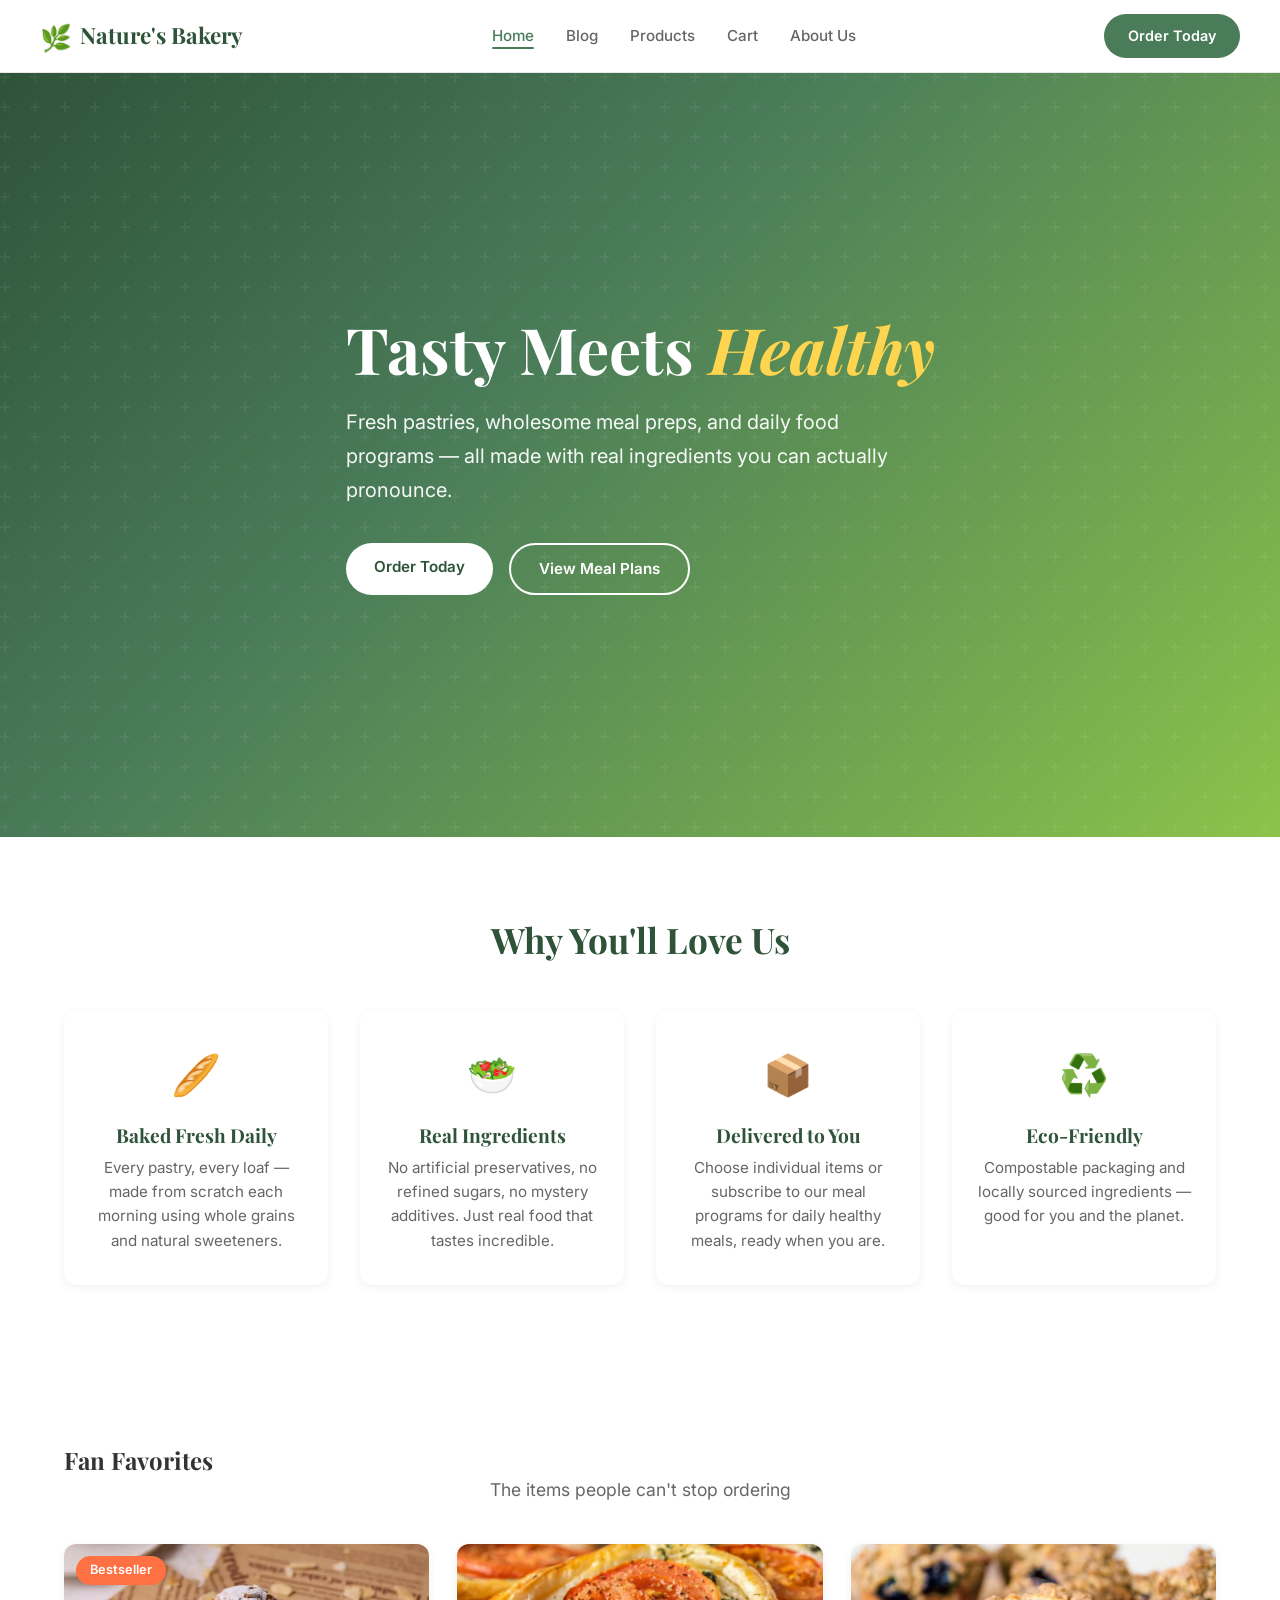
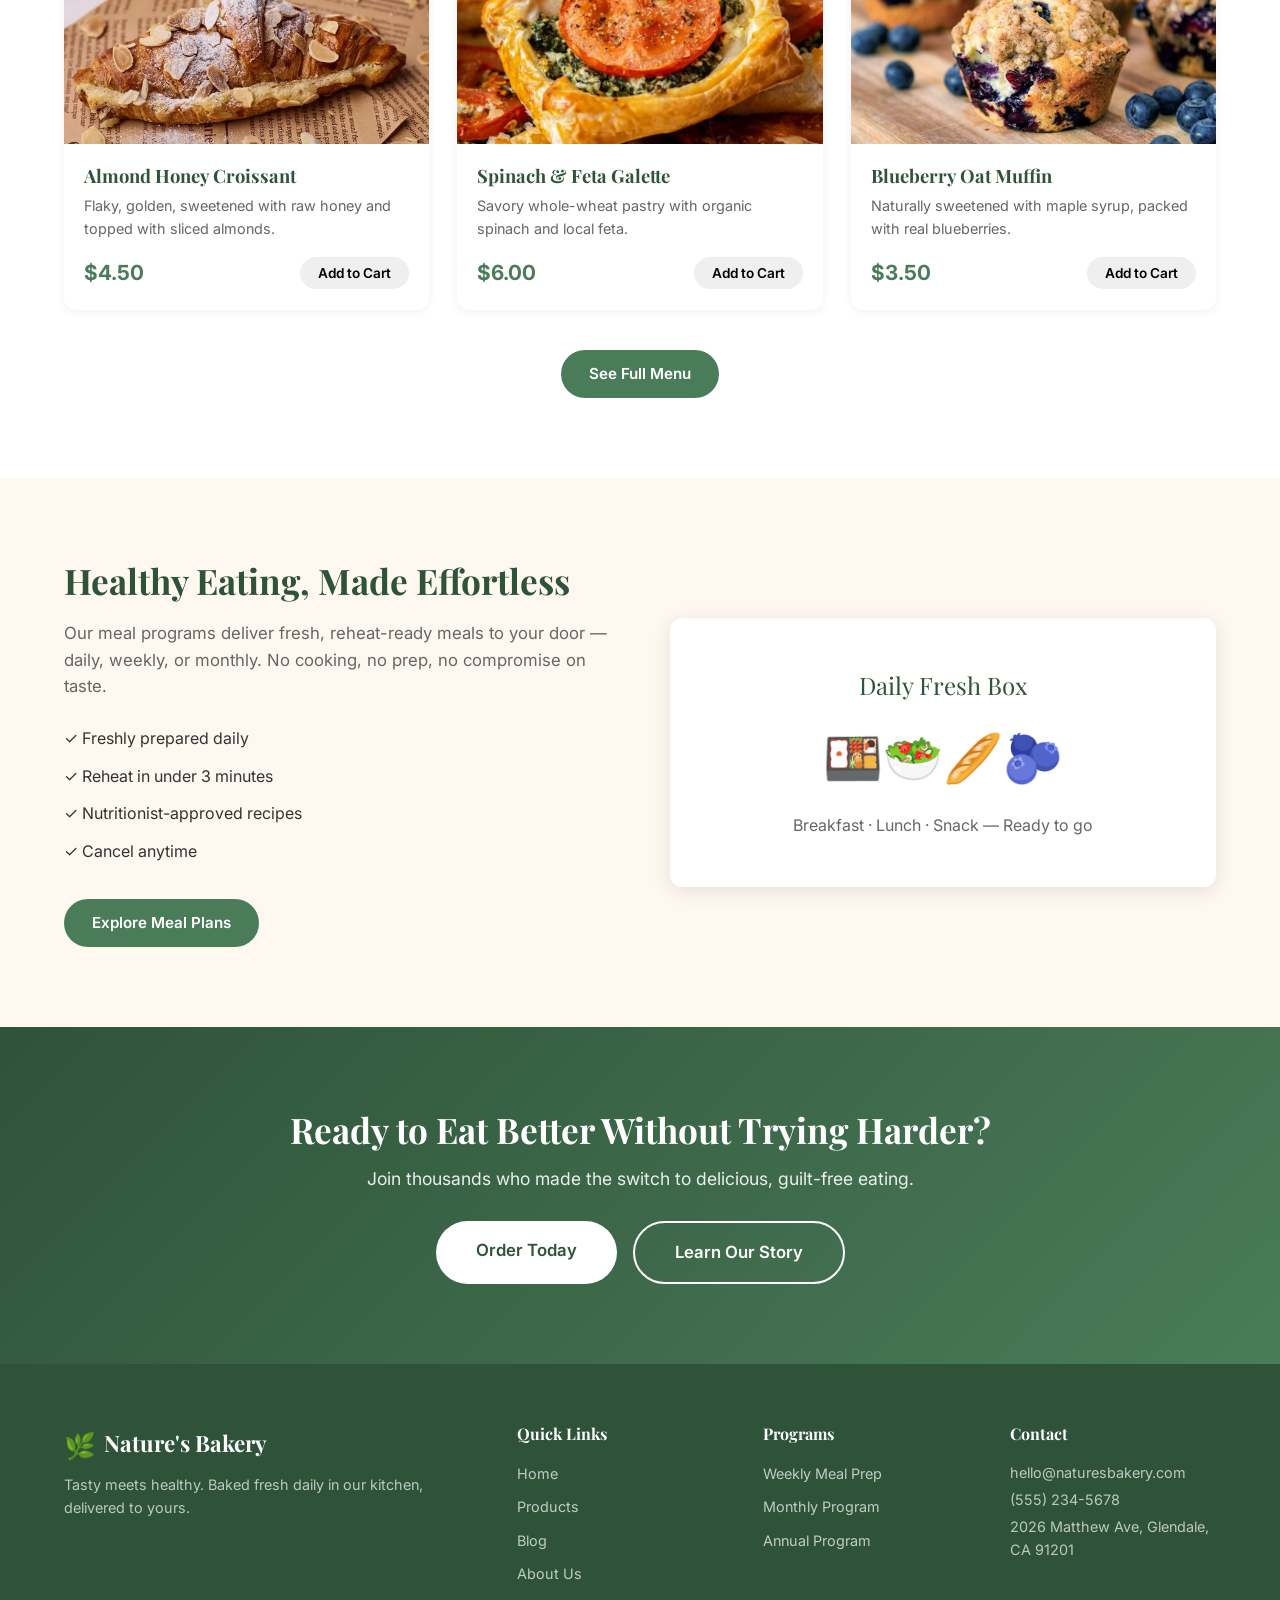
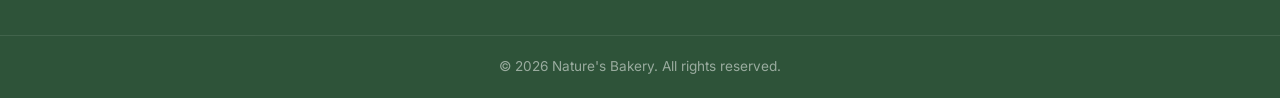
==== index.html @ 995135c5 "V3 rebuilt: V1 design + V2 product images and text" ====
<!DOCTYPE html>
<html lang="en">
<head>
    <meta charset="UTF-8">
    <meta name="viewport" content="width=device-width, initial-scale=1.0">
    <title>Nature's Bakery — Tasty Meets Healthy</title>
    <link rel="stylesheet" href="style.css">
    <link rel="preconnect" href="https://fonts.googleapis.com">
    <link href="https://fonts.googleapis.com/css2?family=Playfair+Display:wght@400;600;700&family=Inter:wght@300;400;500;600;700&display=swap" rel="stylesheet">
</head>
<body>
    <!-- NAVIGATION -->
    <nav class="navbar">
        <div class="nav-container">
            <a href="index.html" class="logo">
                <span class="logo-leaf">🌿</span>
                <span class="logo-text">Nature's Bakery</span>
            </a>
            <ul class="nav-links">
                <li><a href="index.html" class="active">Home</a></li>
                <li><a href="blog.html">Blog</a></li>
                <li><a href="products.html">Products</a></li>
                <li><a href="cart.html">Cart</a></li>
                <li><a href="about.html">About Us</a></li>
            </ul>
            <a href="products.html" class="nav-cta">Order Today</a>
        </div>
    </nav>

    <!-- HERO SECTION -->
    <section class="hero">
        <div class="hero-overlay"></div>
        <div class="hero-content">
            <h1>Tasty Meets <span class="highlight">Healthy</span></h1>
            <p>Fresh pastries, wholesome meal preps, and daily food programs — all made with real ingredients you can actually pronounce.</p>
            <div class="hero-buttons">
                <a href="products.html" class="btn btn-primary">Order Today</a>
                <a href="products.html#meal-plans" class="btn btn-secondary">View Meal Plans</a>
            </div>
        </div>
    </section>

    <!-- WHY US SECTION -->
    <section class="why-us">
        <div class="container">
            <h2>Why You'll Love Us</h2>
            <div class="features-grid">
                <div class="feature-card">
                    <div class="feature-icon">🥖</div>
                    <h3>Baked Fresh Daily</h3>
                    <p>Every pastry, every loaf — made from scratch each morning using whole grains and natural sweeteners.</p>
                </div>
                <div class="feature-card">
                    <div class="feature-icon">🥗</div>
                    <h3>Real Ingredients</h3>
                    <p>No artificial preservatives, no refined sugars, no mystery additives. Just real food that tastes incredible.</p>
                </div>
                <div class="feature-card">
                    <div class="feature-icon">📦</div>
                    <h3>Delivered to You</h3>
                    <p>Choose individual items or subscribe to our meal programs for daily healthy meals, ready when you are.</p>
                </div>
                <div class="feature-card">
                    <div class="feature-icon">♻️</div>
                    <h3>Eco-Friendly</h3>
                    <p>Compostable packaging and locally sourced ingredients — good for you and the planet.</p>
                </div>
            </div>
        </div>
    </section>

    <!-- POPULAR ITEMS (V2-style product cards with real images) -->
    <section class="popular">
        <div class="container">
            <h2>Fan Favorites</h2>
            <p class="section-subtitle">The items people can't stop ordering</p>
            <div class="products-grid">
                <div class="product-card">
                    <div class="product-img"><span class="badge">Bestseller</span><img src="images/croissant.jpg" alt="Almond Honey Croissant"></div>
                    <div class="product-info">
                        <h3>Almond Honey Croissant</h3>
                        <p>Flaky, golden, sweetened with raw honey and topped with sliced almonds.</p>
                        <div class="product-price-row">
                            <span class="product-price">$4.50</span>
                            <button class="btn btn-small" onclick="addToCart('Almond Honey Croissant', 4.50)">Add to Cart</button>
                        </div>
                    </div>
                </div>
                <div class="product-card">
                    <div class="product-img"><img src="images/galette.jpg" alt="Spinach & Feta Galette"></div>
                    <div class="product-info">
                        <h3>Spinach & Feta Galette</h3>
                        <p>Savory whole-wheat pastry with organic spinach and local feta.</p>
                        <div class="product-price-row">
                            <span class="product-price">$6.00</span>
                            <button class="btn btn-small" onclick="addToCart('Spinach & Feta Galette', 6.00)">Add to Cart</button>
                        </div>
                    </div>
                </div>
                <div class="product-card">
                    <div class="product-img"><img src="images/muffin.jpg" alt="Blueberry Oat Muffin"></div>
                    <div class="product-info">
                        <h3>Blueberry Oat Muffin</h3>
                        <p>Naturally sweetened with maple syrup, packed with real blueberries.</p>
                        <div class="product-price-row">
                            <span class="product-price">$3.50</span>
                            <button class="btn btn-small" onclick="addToCart('Blueberry Oat Muffin', 3.50)">Add to Cart</button>
                        </div>
                    </div>
                </div>
            </div>
            <div class="center-link">
                <a href="products.html" class="btn btn-primary">See Full Menu</a>
            </div>
        </div>
    </section>

    <!-- MEAL PROGRAM PREVIEW -->
    <section class="meal-program">
        <div class="container">
            <div class="meal-program-content">
                <h2>Healthy Eating, Made Effortless</h2>
                <p>Our meal programs deliver fresh, reheat-ready meals to your door — daily, weekly, or monthly. No cooking, no prep, no compromise on taste.</p>
                <ul class="checklist">
                    <li>✓ Freshly prepared daily</li>
                    <li>✓ Reheat in under 3 minutes</li>
                    <li>✓ Nutritionist-approved recipes</li>
                    <li>✓ Cancel anytime</li>
                </ul>
                <a href="products.html#meal-plans" class="btn btn-primary">Explore Meal Plans</a>
            </div>
            <div class="meal-program-image">
                <div class="meal-box">
                    <div class="meal-label">Daily Fresh Box</div>
                    <div class="meal-emojis">🍱🥗🥖🫐</div>
                    <div class="meal-tagline">Breakfast · Lunch · Snack — Ready to go</div>
                </div>
            </div>
        </div>
    </section>

    <!-- CTA BANNER -->
    <section class="cta-banner">
        <div class="container">
            <h2>Ready to Eat Better Without Trying Harder?</h2>
            <p>Join thousands who made the switch to delicious, guilt-free eating.</p>
            <div class="cta-buttons">
                <a href="products.html" class="btn btn-primary btn-large">Order Today</a>
                <a href="about.html" class="btn btn-secondary btn-large">Learn Our Story</a>
            </div>
        </div>
    </section>

    <!-- FOOTER -->
    <footer>
        <div class="container footer-grid">
            <div class="footer-brand">
                <div class="logo">
                    <span class="logo-leaf">🌿</span>
                    <span class="logo-text">Nature's Bakery</span>
                </div>
                <p>Tasty meets healthy. Baked fresh daily in our kitchen, delivered to yours.</p>
            </div>
            <div class="footer-links">
                <h4>Quick Links</h4>
                <ul>
                    <li><a href="index.html">Home</a></li>
                    <li><a href="products.html">Products</a></li>
                    <li><a href="blog.html">Blog</a></li>
                    <li><a href="about.html">About Us</a></li>
                </ul>
            </div>
            <div class="footer-links">
                <h4>Programs</h4>
                <ul>
                    <li><a href="products.html#meal-plans">Weekly Meal Prep</a></li>
                    <li><a href="products.html#meal-plans">Monthly Program</a></li>
                    <li><a href="products.html#meal-plans">Annual Program</a></li>
                </ul>
            </div>
            <div class="footer-contact">
                <h4>Contact</h4>
                <p>hello@naturesbakery.com</p>
                <p>(555) 234-5678</p>
                <p>2026 Matthew Ave, Glendale, CA 91201</p>
            </div>
        </div>
        <div class="footer-bottom">
            <p>&copy; 2026 Nature's Bakery. All rights reserved.</p>
        </div>
    </footer>

    <!-- Cart notification -->
    <div id="cart-toast" class="cart-toast">Added to cart!</div>

    <script src="script.js"></script>
</body>
</html>
---- style.css ----
/* ============================================
   Nature's Bakery — Base Styles & Layout
   ============================================ */

/* Reset & Base */
*, *::before, *::after {
    margin: 0;
    padding: 0;
    box-sizing: border-box;
}

:root {
    --green-dark: #2E5339;
    --green: #4A7C59;
    --green-light: #8BC34A;
    --green-pale: #E8F5E9;
    --cream: #FFF8F0;
    --cream-dark: #F5EDE0;
    --brown: #8B6F47;
    --brown-light: #D4A574;
    --brown-dark: #5D4E37;
    --orange: #FF7043;
    --white: #FFFFFF;
    --gray-100: #F7F7F7;
    --gray-200: #E8E8E8;
    --gray-600: #666666;
    --gray-800: #333333;
    --shadow-sm: 0 2px 8px rgba(0,0,0,0.06);
    --shadow-md: 0 4px 20px rgba(0,0,0,0.1);
    --shadow-lg: 0 8px 40px rgba(0,0,0,0.12);
    --radius: 12px;
    --radius-sm: 8px;
    --transition: all 0.3s ease;
}

html {
    scroll-behavior: smooth;
}

body {
    font-family: 'Inter', -apple-system, BlinkMacSystemFont, sans-serif;
    color: var(--gray-800);
    background: var(--white);
    line-height: 1.6;
    -webkit-font-smoothing: antialiased;
}

h1, h2, h3, h4 {
    font-family: 'Playfair Display', Georgia, serif;
    line-height: 1.3;
}

.container {
    max-width: 1200px;
    margin: 0 auto;
    padding: 0 24px;
}

a {
    text-decoration: none;
    color: inherit;
}

/* ============================================
   Navigation
   ============================================ */
.navbar {
    position: fixed;
    top: 0;
    left: 0;
    right: 0;
    z-index: 1000;
    background: rgba(255, 255, 255, 0.97);
    backdrop-filter: blur(10px);
    border-bottom: 1px solid var(--gray-200);
    padding: 0 24px;
}

.nav-container {
    max-width: 1200px;
    margin: 0 auto;
    display: flex;
    align-items: center;
    justify-content: space-between;
    height: 72px;
}

.logo {
    display: flex;
    align-items: center;
    gap: 8px;
    font-family: 'Playfair Display', serif;
    font-size: 1.4rem;
    font-weight: 700;
    color: var(--green-dark);
}

.logo-leaf {
    font-size: 1.6rem;
}

.nav-links {
    display: flex;
    list-style: none;
    gap: 32px;
}

.nav-links a {
    font-size: 0.95rem;
    font-weight: 500;
    color: var(--gray-600);
    transition: var(--transition);
    position: relative;
}

.nav-links a:hover,
.nav-links a.active {
    color: var(--green);
}

.nav-links a.active::after {
    content: '';
    position: absolute;
    bottom: -4px;
    left: 0;
    right: 0;
    height: 2px;
    background: var(--green);
    border-radius: 1px;
}

.nav-cta {
    background: var(--green);
    color: var(--white);
    padding: 10px 24px;
    border-radius: 50px;
    font-weight: 600;
    font-size: 0.9rem;
    transition: var(--transition);
}

.nav-cta:hover {
    background: var(--green-dark);
    transform: translateY(-1px);
}

/* ============================================
   Buttons
   ============================================ */
.btn {
    display: inline-block;
    padding: 12px 28px;
    border-radius: 50px;
    font-weight: 600;
    font-size: 0.95rem;
    border: none;
    cursor: pointer;
    transition: var(--transition);
    text-align: center;
    font-family: 'Inter', sans-serif;
}

.btn-primary {
    background: var(--green);
    color: var(--white);
}

.btn-primary:hover {
    background: var(--green-dark);
    transform: translateY(-2px);
    box-shadow: var(--shadow-md);
}

.btn-secondary {
    background: transparent;
    color: var(--green);
    border: 2px solid var(--green);
}

.btn-secondary:hover {
    background: var(--green);
    color: var(--white);
    transform: translateY(-2px);
}

.btn-large {
    padding: 16px 40px;
    font-size: 1.05rem;
}

.btn-small {
    padding: 8px 18px;
    font-size: 0.85rem;
}

.btn-full {
    display: block;
    width: 100%;
}

/* ============================================
   Hero (Homepage)
   ============================================ */
.hero {
    position: relative;
    min-height: 85vh;
    display: flex;
    align-items: center;
    background: linear-gradient(135deg, #2E5339 0%, #4A7C59 40%, #8BC34A 100%);
    overflow: hidden;
    margin-top: 72px;
}

.hero-overlay {
    position: absolute;
    inset: 0;
    background: url("data:image/svg+xml,%3Csvg width='60' height='60' viewBox='0 0 60 60' xmlns='http://www.w3.org/2000/svg'%3E%3Cg fill='none' fill-rule='evenodd'%3E%3Cg fill='%23ffffff' fill-opacity='0.05'%3E%3Cpath d='M36 34v-4h-2v4h-4v2h4v4h2v-4h4v-2h-4zm0-30V0h-2v4h-4v2h4v4h2V6h4V4h-4zM6 34v-4H4v4H0v2h4v4h2v-4h4v-2H6zM6 4V0H4v4H0v2h4v4h2V6h4V4H6z'/%3E%3C/g%3E%3C/g%3E%3C/svg%3E");
}

.hero-content {
    position: relative;
    z-index: 1;
    max-width: 1200px;
    margin: 0 auto;
    padding: 0 24px;
    color: var(--white);
}

.hero h1 {
    font-size: 4rem;
    font-weight: 700;
    margin-bottom: 20px;
    line-height: 1.1;
}

.hero .highlight {
    color: #FFD54F;
    font-style: italic;
}

.hero p {
    font-size: 1.25rem;
    max-width: 560px;
    line-height: 1.7;
    opacity: 0.95;
    margin-bottom: 36px;
}

.hero-buttons {
    display: flex;
    gap: 16px;
    flex-wrap: wrap;
}

.hero-buttons .btn-primary {
    background: var(--white);
    color: var(--green-dark);
}

.hero-buttons .btn-primary:hover {
    background: var(--cream);
}

.hero-buttons .btn-secondary {
    border-color: var(--white);
    color: var(--white);
}

.hero-buttons .btn-secondary:hover {
    background: var(--white);
    color: var(--green-dark);
}

/* ============================================
   Page Hero (inner pages)
   ============================================ */
.page-hero {
    background: linear-gradient(135deg, #2E5339, #4A7C59);
    padding: 140px 0 60px;
    color: var(--white);
    text-align: center;
}

.page-hero h1 {
    font-size: 2.8rem;
    margin-bottom: 12px;
}

.page-hero p {
    font-size: 1.15rem;
    opacity: 0.9;
    max-width: 600px;
    margin: 0 auto;
}

/* ============================================
   Section Layouts
   ============================================ */
.why-us,
.popular,
.meal-program,
.testimonials,
.cta-banner,
.blog-section,
.products-section,
.about-section,
.values-section,
.team-section,
.contact-section,
.cart-section {
    padding: 80px 0;
}

.alt-bg {
    background: var(--green-pale);
}

.section-subtitle {
    text-align: center;
    color: var(--gray-600);
    font-size: 1.1rem;
    margin-bottom: 40px;
}

.center-link {
    text-align: center;
    margin-top: 40px;
}

/* ============================================
   Features Grid (Why Us)
   ============================================ */
.why-us h2 {
    text-align: center;
    font-size: 2.2rem;
    margin-bottom: 48px;
    color: var(--green-dark);
}

.features-grid {
    display: grid;
    grid-template-columns: repeat(auto-fit, minmax(240px, 1fr));
    gap: 32px;
}

.feature-card {
    background: var(--white);
    border-radius: var(--radius);
    padding: 32px 24px;
    text-align: center;
    box-shadow: var(--shadow-sm);
    transition: var(--transition);
}

.feature-card:hover {
    transform: translateY(-4px);
    box-shadow: var(--shadow-md);
}

.feature-icon {
    font-size: 2.5rem;
    margin-bottom: 16px;
}

.feature-card h3 {
    font-size: 1.2rem;
    margin-bottom: 8px;
    color: var(--green-dark);
}

.feature-card p {
    color: var(--gray-600);
    font-size: 0.95rem;
}

/* ============================================
   Product Cards
   ============================================ */
.products-section h2 {
    text-align: center;
    font-size: 2rem;
    margin-bottom: 8px;
    color: var(--green-dark);
}

.products-grid {
    display: grid;
    grid-template-columns: repeat(auto-fill, minmax(300px, 1fr));
    gap: 28px;
    margin-top: 32px;
}

.product-card {
    background: var(--white);
    border-radius: var(--radius);
    overflow: hidden;
    box-shadow: var(--shadow-sm);
    transition: var(--transition);
}

.product-card:hover {
    transform: translateY(-4px);
    box-shadow: var(--shadow-md);
}

/* V2-style product cards with real images */
.product-img {
    height: 200px;
    overflow: hidden;
    position: relative;
}

.product-img img {
    width: 100%;
    height: 100%;
    object-fit: cover;
    display: block;
}

.product-img .badge {
    position: absolute;
    top: 12px;
    left: 12px;
    background: var(--orange);
    color: var(--white);
    padding: 4px 14px;
    border-radius: 50px;
    font-size: 0.8rem;
    font-weight: 600;
    z-index: 1;
}

/* V1-style product cards (fallback, kept for compatibility) */
.product-image {
    height: 160px;
    overflow: hidden;
}

.product-image img {
    width: 100%;
    height: 100%;
    object-fit: cover;
    border-radius: 12px 12px 0 0;
    display: block;
}

.product-image .product-badge {
    position: absolute;
    top: 12px;
    left: 12px;
    z-index: 1;
}

.product-emoji {
    font-size: 4rem;
}

.product-badge {
    position: absolute;
    top: 12px;
    left: 12px;
    background: var(--orange);
    color: var(--white);
    padding: 4px 14px;
    border-radius: 50px;
    font-size: 0.8rem;
    font-weight: 600;
}

.product-info {
    padding: 20px;
}

.product-info h3 {
    font-size: 1.15rem;
    margin-bottom: 6px;
    color: var(--green-dark);
}

.product-info p {
    color: var(--gray-600);
    font-size: 0.9rem;
    margin-bottom: 16px;
}

.product-price-row {
    display: flex;
    align-items: center;
    justify-content: space-between;
}

.product-price {
    font-size: 1.3rem;
    font-weight: 700;
    color: var(--green);
}

/* ============================================
   Meal Program Section
   ============================================ */
.meal-program {
    background: var(--cream);
}

.meal-program .container {
    display: grid;
    grid-template-columns: 1fr 1fr;
    gap: 60px;
    align-items: center;
}

.meal-program h2 {
    font-size: 2.2rem;
    color: var(--green-dark);
    margin-bottom: 16px;
}

.meal-program p {
    color: var(--gray-600);
    font-size: 1.05rem;
    margin-bottom: 20px;
}

.checklist {
    list-style: none;
    margin-bottom: 28px;
}

.checklist li {
    padding: 6px 0;
    font-size: 1rem;
    color: var(--gray-800);
}

.meal-box {
    background: var(--white);
    border-radius: var(--radius);
    padding: 48px 32px;
    text-align: center;
    box-shadow: var(--shadow-md);
}

.meal-label {
    font-family: 'Playfair Display', serif;
    font-size: 1.5rem;
    color: var(--green-dark);
    margin-bottom: 16px;
}

.meal-emojis {
    font-size: 3rem;
    margin-bottom: 16px;
}

.meal-tagline {
    color: var(--gray-600);
    font-size: 1rem;
}

/* ============================================
   Pricing Plans
   ============================================ */
.plans-grid {
    display: grid;
    grid-template-columns: repeat(auto-fit, minmax(280px, 1fr));
    gap: 28px;
    margin-top: 32px;
}

.plan-card {
    background: var(--white);
    border-radius: var(--radius);
    padding: 32px 28px;
    box-shadow: var(--shadow-sm);
    transition: var(--transition);
    position: relative;
}

.plan-card:hover {
    transform: translateY(-4px);
    box-shadow: var(--shadow-md);
}

.plan-popular {
    border: 2px solid var(--green);
}

.plan-badge {
    position: absolute;
    top: -14px;
    left: 50%;
    transform: translateX(-50%);
    background: var(--green);
    color: var(--white);
    padding: 6px 20px;
    border-radius: 50px;
    font-size: 0.85rem;
    font-weight: 600;
}

.plan-header h3 {
    font-size: 1.3rem;
    color: var(--green-dark);
    margin-bottom: 8px;
}

.plan-price {
    font-size: 2.5rem;
    font-weight: 700;
    color: var(--green);
}

.plan-period {
    font-size: 1rem;
    font-weight: 400;
    color: var(--gray-600);
}

.plan-savings {
    font-size: 0.9rem;
    color: var(--orange);
    font-weight: 600;
    margin-top: 4px;
}

.plan-features {
    list-style: none;
    margin: 24px 0;
}

.plan-features li {
    padding: 8px 0;
    font-size: 0.95rem;
    border-bottom: 1px solid var(--gray-200);
}

.plan-features li:last-child {
    border-bottom: none;
}

/* ============================================
   Testimonials
   ============================================ */
.testimonials {
    background: var(--cream);
}

.testimonials h2 {
    text-align: center;
    font-size: 2.2rem;
    color: var(--green-dark);
    margin-bottom: 40px;
}

.testimonials-grid {
    display: grid;
    grid-template-columns: repeat(auto-fit, minmax(300px, 1fr));
    gap: 28px;
}

.testimonial-card {
    background: var(--white);
    border-radius: var(--radius);
    padding: 28px;
    box-shadow: var(--shadow-sm);
}

.testimonial-card .stars {
    color: #FFD54F;
    font-size: 1.1rem;
    margin-bottom: 12px;
}

.testimonial-card p {
    font-size: 1rem;
    color: var(--gray-800);
    margin-bottom: 12px;
    font-style: italic;
}

.testimonial-author {
    color: var(--green);
    font-weight: 600;
    font-size: 0.9rem;
}

/* ============================================
   CTA Banner
   ============================================ */
.cta-banner {
    background: linear-gradient(135deg, #2E5339, #4A7C59);
    color: var(--white);
    text-align: center;
}

.cta-banner h2 {
    font-size: 2.2rem;
    margin-bottom: 12px;
}

.cta-banner p {
    opacity: 0.9;
    margin-bottom: 28px;
    font-size: 1.1rem;
}

.cta-buttons {
    display: flex;
    gap: 16px;
    justify-content: center;
    flex-wrap: wrap;
}

.cta-buttons .btn-primary {
    background: var(--white);
    color: var(--green-dark);
}

.cta-buttons .btn-primary:hover {
    background: var(--cream);
}

.cta-buttons .btn-secondary {
    border-color: var(--white);
    color: var(--white);
}

.cta-buttons .btn-secondary:hover {
    background: var(--white);
    color: var(--green-dark);
}

/* ============================================
   Blog Posts
   ============================================ */
.blog-post {
    display: grid;
    grid-template-columns: 1fr 1fr;
    gap: 48px;
    margin-bottom: 80px;
    align-items: start;
}

.blog-post-reverse {
    direction: rtl;
}

.blog-post-reverse > * {
    direction: ltr;
}

.blog-image {
    height: 360px;
    border-radius: var(--radius);
    display: flex;
    align-items: center;
    justify-content: center;
    flex-direction: column;
    position: relative;
}

.blog-emoji {
    font-size: 4rem;
}

.blog-category {
    position: absolute;
    top: 16px;
    left: 16px;
    background: rgba(255,255,255,0.9);
    color: var(--green-dark);
    padding: 4px 14px;
    border-radius: 50px;
    font-size: 0.8rem;
    font-weight: 600;
}

.blog-content h2 {
    font-size: 1.6rem;
    color: var(--green-dark);
    margin-bottom: 12px;
}

.blog-content h3 {
    font-size: 1.2rem;
    color: var(--brown-dark);
    margin: 20px 0 10px;
}

.blog-meta {
    display: flex;
    gap: 16px;
    margin-bottom: 16px;
}

.blog-date, .blog-read {
    font-size: 0.85rem;
    color: var(--gray-600);
}

.blog-content p {
    color: var(--gray-600);
    margin-bottom: 12px;
    font-size: 0.95rem;
}

.blog-list {
    padding-left: 20px;
    margin-bottom: 16px;
}

.blog-list li {
    margin-bottom: 8px;
    color: var(--gray-600);
    font-size: 0.95rem;
}

.blog-cta {
    margin-top: 20px;
}

.day-schedule {
    background: var(--cream);
    border-radius: var(--radius-sm);
    padding: 16px;
    margin: 16px 0;
}

.day-item {
    display: flex;
    justify-content: space-between;
    padding: 10px 0;
    border-bottom: 1px solid var(--gray-200);
}

.day-item:last-child {
    border-bottom: none;
}

.day-time {
    font-weight: 600;
    color: var(--green-dark);
}

.day-meal {
    color: var(--gray-800);
}

/* ============================================
   Cart Page
   ============================================ */
.cart-layout {
    display: grid;
    grid-template-columns: 2fr 1fr;
    gap: 40px;
    align-items: start;
}

.cart-empty {
    text-align: center;
    padding: 60px 20px;
}

.cart-empty-icon {
    font-size: 4rem;
    margin-bottom: 16px;
}

.cart-empty h2 {
    color: var(--green-dark);
    margin-bottom: 8px;
}

.cart-empty p {
    color: var(--gray-600);
    margin-bottom: 24px;
}

.cart-item {
    display: flex;
    align-items: center;
    gap: 16px;
    padding: 16px;
    border-bottom: 1px solid var(--gray-200);
}

.cart-item-image {
    width: 60px;
    height: 60px;
    border-radius: var(--radius-sm);
    display: flex;
    align-items: center;
    justify-content: center;
    font-size: 1.8rem;
}

.cart-item-info {
    flex: 1;
}

.cart-item-info h4 {
    font-size: 1rem;
    color: var(--green-dark);
}

.cart-item-info p {
    color: var(--gray-600);
    font-size: 0.85rem;
}

.cart-item-price {
    font-weight: 700;
    color: var(--green);
    font-size: 1.1rem;
}

.cart-item-remove {
    background: none;
    border: none;
    color: #ccc;
    font-size: 1.2rem;
    cursor: pointer;
    padding: 4px 8px;
    transition: var(--transition);
}

.cart-item-remove:hover {
    color: #e53935;
}

.cart-summary {
    background: var(--cream);
    border-radius: var(--radius);
    padding: 28px;
    position: sticky;
    top: 96px;
}

.cart-summary h3 {
    font-size: 1.3rem;
    color: var(--green-dark);
    margin-bottom: 20px;
}

.summary-row {
    display: flex;
    justify-content: space-between;
    padding: 10px 0;
    font-size: 0.95rem;
    color: var(--gray-600);
}

.summary-total {
    border-top: 2px solid var(--gray-200);
    margin-top: 8px;
    padding-top: 12px;
    font-size: 1.1rem;
    font-weight: 700;
    color: var(--gray-800);
}

.summary-promo {
    margin: 20px 0;
}

.promo-label {
    font-size: 0.9rem;
    color: var(--gray-600);
    margin-bottom: 8px;
}

.promo-input {
    display: flex;
    gap: 8px;
}

.promo-input input {
    flex: 1;
    padding: 10px 14px;
    border: 1px solid var(--gray-200);
    border-radius: var(--radius-sm);
    font-size: 0.9rem;
}

.promo-input input:focus {
    outline: none;
    border-color: var(--green);
}

.summary-note {
    text-align: center;
    font-size: 0.85rem;
    color: var(--gray-600);
    margin-top: 12px;
}

/* Checkout Steps */
.checkout-steps {
    margin-top: 80px;
}

.checkout-steps h2 {
    text-align: center;
    font-size: 2rem;
    color: var(--green-dark);
    margin-bottom: 40px;
}

.steps-grid {
    display: flex;
    align-items: center;
    justify-content: center;
    gap: 12px;
    flex-wrap: wrap;
}

.step-card {
    background: var(--white);
    border-radius: var(--radius);
    padding: 24px 20px;
    box-shadow: var(--shadow-sm);
    text-align: center;
    min-width: 180px;
    flex: 1;
}

.step-number {
    width: 36px;
    height: 36px;
    background: var(--green);
    color: var(--white);
    border-radius: 50%;
    display: flex;
    align-items: center;
    justify-content: center;
    font-weight: 700;
    margin: 0 auto 12px;
}

.step-card h3 {
    font-size: 1rem;
    color: var(--green-dark);
    margin-bottom: 6px;
}

.step-card p {
    font-size: 0.85rem;
    color: var(--gray-600);
}

.step-arrow {
    font-size: 1.5rem;
    color: var(--green-light);
    font-weight: 700;
}

/* ============================================
   About Page
   ============================================ */
.about-grid {
    display: grid;
    grid-template-columns: 1fr 1fr;
    gap: 60px;
    align-items: center;
}

.about-image {
    border-radius: var(--radius);
    min-height: 400px;
    display: flex;
    align-items: center;
    justify-content: center;
}

.about-image-content {
    text-align: center;
}

.about-emoji {
    font-size: 5rem;
    display: block;
    margin-bottom: 16px;
}

.about-emoji-small {
    font-size: 2rem;
}

.about-text h2 {
    font-size: 2rem;
    color: var(--green-dark);
    margin-bottom: 16px;
}

.about-text p {
    color: var(--gray-600);
    margin-bottom: 16px;
    font-size: 1rem;
    line-height: 1.7;
}

/* Values */
.values-grid {
    display: grid;
    grid-template-columns: repeat(auto-fit, minmax(240px, 1fr));
    gap: 28px;
}

.value-card {
    background: var(--white);
    border-radius: var(--radius);
    padding: 32px 24px;
    text-align: center;
    box-shadow: var(--shadow-sm);
    transition: var(--transition);
}

.value-card:hover {
    transform: translateY(-4px);
    box-shadow: var(--shadow-md);
}

.value-icon {
    font-size: 2.5rem;
    margin-bottom: 12px;
}

.value-card h3 {
    font-size: 1.15rem;
    color: var(--green-dark);
    margin-bottom: 8px;
}

.value-card p {
    color: var(--gray-600);
    font-size: 0.9rem;
}

/* Team */
.team-grid {
    display: grid;
    grid-template-columns: repeat(auto-fit, minmax(260px, 1fr));
    gap: 28px;
}

.team-card {
    background: var(--white);
    border-radius: var(--radius);
    padding: 32px 24px;
    text-align: center;
    box-shadow: var(--shadow-sm);
}

.team-avatar {
    width: 80px;
    height: 80px;
    border-radius: 50%;
    margin: 0 auto 16px;
    display: flex;
    align-items: center;
    justify-content: center;
    font-size: 2rem;
}

.team-card h3 {
    font-size: 1.1rem;
    color: var(--green-dark);
}

.team-role {
    color: var(--green);
    font-weight: 600;
    font-size: 0.9rem;
    margin-bottom: 8px;
}

.team-card p:last-child {
    color: var(--gray-600);
    font-size: 0.9rem;
}

/* ============================================
   Contact Page
   ============================================ */
.contact-grid {
    display: grid;
    grid-template-columns: 1fr 1fr;
    gap: 48px;
    align-items: start;
}

.contact-item {
    display: flex;
    gap: 16px;
    margin-bottom: 24px;
    align-items: flex-start;
}

.contact-icon {
    font-size: 1.5rem;
    flex-shrink: 0;
}

.contact-item h4 {
    font-size: 1rem;
    color: var(--green-dark);
    margin-bottom: 4px;
}

.contact-item p {
    color: var(--gray-600);
    font-size: 0.95rem;
}

.contact-form {
    background: var(--cream);
    border-radius: var(--radius);
    padding: 32px;
}

.contact-form h3 {
    font-size: 1.3rem;
    color: var(--green-dark);
    margin-bottom: 20px;
}

.form-row {
    display: grid;
    grid-template-columns: 1fr 1fr;
    gap: 12px;
    margin-bottom: 12px;
}

.contact-form input,
.contact-form textarea {
    width: 100%;
    padding: 12px 16px;
    border: 1px solid var(--gray-200);
    border-radius: var(--radius-sm);
    font-family: 'Inter', sans-serif;
    font-size: 0.95rem;
    margin-bottom: 12px;
}

.contact-form input:focus,
.contact-form textarea:focus {
    outline: none;
    border-color: var(--green);
}

/* ============================================
   Footer
   ============================================ */
footer {
    background: var(--green-dark);
    color: rgba(255,255,255,0.85);
    padding: 60px 0 0;
}

.footer-grid {
    display: grid;
    grid-template-columns: 2fr 1fr 1fr 1fr;
    gap: 40px;
    padding-bottom: 40px;
}

.footer-brand p {
    font-size: 0.9rem;
    margin-top: 8px;
    opacity: 0.8;
}

footer .logo {
    color: var(--white);
}

footer h4 {
    color: var(--white);
    font-size: 1rem;
    margin-bottom: 16px;
}

.footer-links ul {
    list-style: none;
}

.footer-links li {
    margin-bottom: 8px;
}

.footer-links a {
    color: rgba(255,255,255,0.7);
    font-size: 0.9rem;
    transition: var(--transition);
}

.footer-links a:hover {
    color: var(--white);
}

.footer-contact p {
    font-size: 0.9rem;
    margin-bottom: 4px;
    opacity: 0.8;
}

.footer-bottom {
    border-top: 1px solid rgba(255,255,255,0.15);
    text-align: center;
    padding: 20px 0;
    font-size: 0.85rem;
    opacity: 0.6;
}

/* ============================================
   Cart Toast
   ============================================ */
.cart-toast {
    position: fixed;
    bottom: 30px;
    right: 30px;
    background: var(--green);
    color: var(--white);
    padding: 14px 28px;
    border-radius: 50px;
    font-weight: 600;
    box-shadow: var(--shadow-md);
    transform: translateY(100px);
    opacity: 0;
    transition: all 0.3s ease;
    z-index: 9999;
}

.cart-toast.show {
    transform: translateY(0);
    opacity: 1;
}

/* ============================================
   Responsive
   ============================================ */
@media (max-width: 768px) {
    .nav-links { display: none; }
    .hero h1 { font-size: 2.5rem; }
    .hero p { font-size: 1.05rem; }
    .meal-program .container { grid-template-columns: 1fr; }
    .blog-post { grid-template-columns: 1fr; }
    .blog-post-reverse { direction: ltr; }
    .about-grid { grid-template-columns: 1fr; }
    .cart-layout { grid-template-columns: 1fr; }
    .contact-grid { grid-template-columns: 1fr; }
    .footer-grid { grid-template-columns: 1fr 1fr; }
    .steps-grid { flex-direction: column; }
    .step-arrow { transform: rotate(90deg); }
    .form-row { grid-template-columns: 1fr; }
}

/* Blog and About image fixes */
.blog-image {
    overflow: hidden;
    min-height: 200px;
}

.blog-image img {
    width: 100%;
    height: 100%;
    object-fit: cover;
}

.about-image {
    overflow: hidden;
}

.about-image img {
    width: 100%;
    height: 100%;
    object-fit: cover;
    border-radius: 12px;
}

/* V2 cart item images */
.cart-item-img img {
    width: 100%;
    height: 100%;
    object-fit: cover;
    border-radius: 6px;
}

/* Blog post image styles (V2 format) */
.blog-post .blog-img {
    overflow: hidden;
    min-height: 200px;
}

.blog-img img {
    width: 100%;
    height: 100%;
    object-fit: cover;
}

/* About section with real images */
.about-img img {
    width: 100%;
    height: 100%;
    object-fit: cover;
    border-radius: 12px;
}
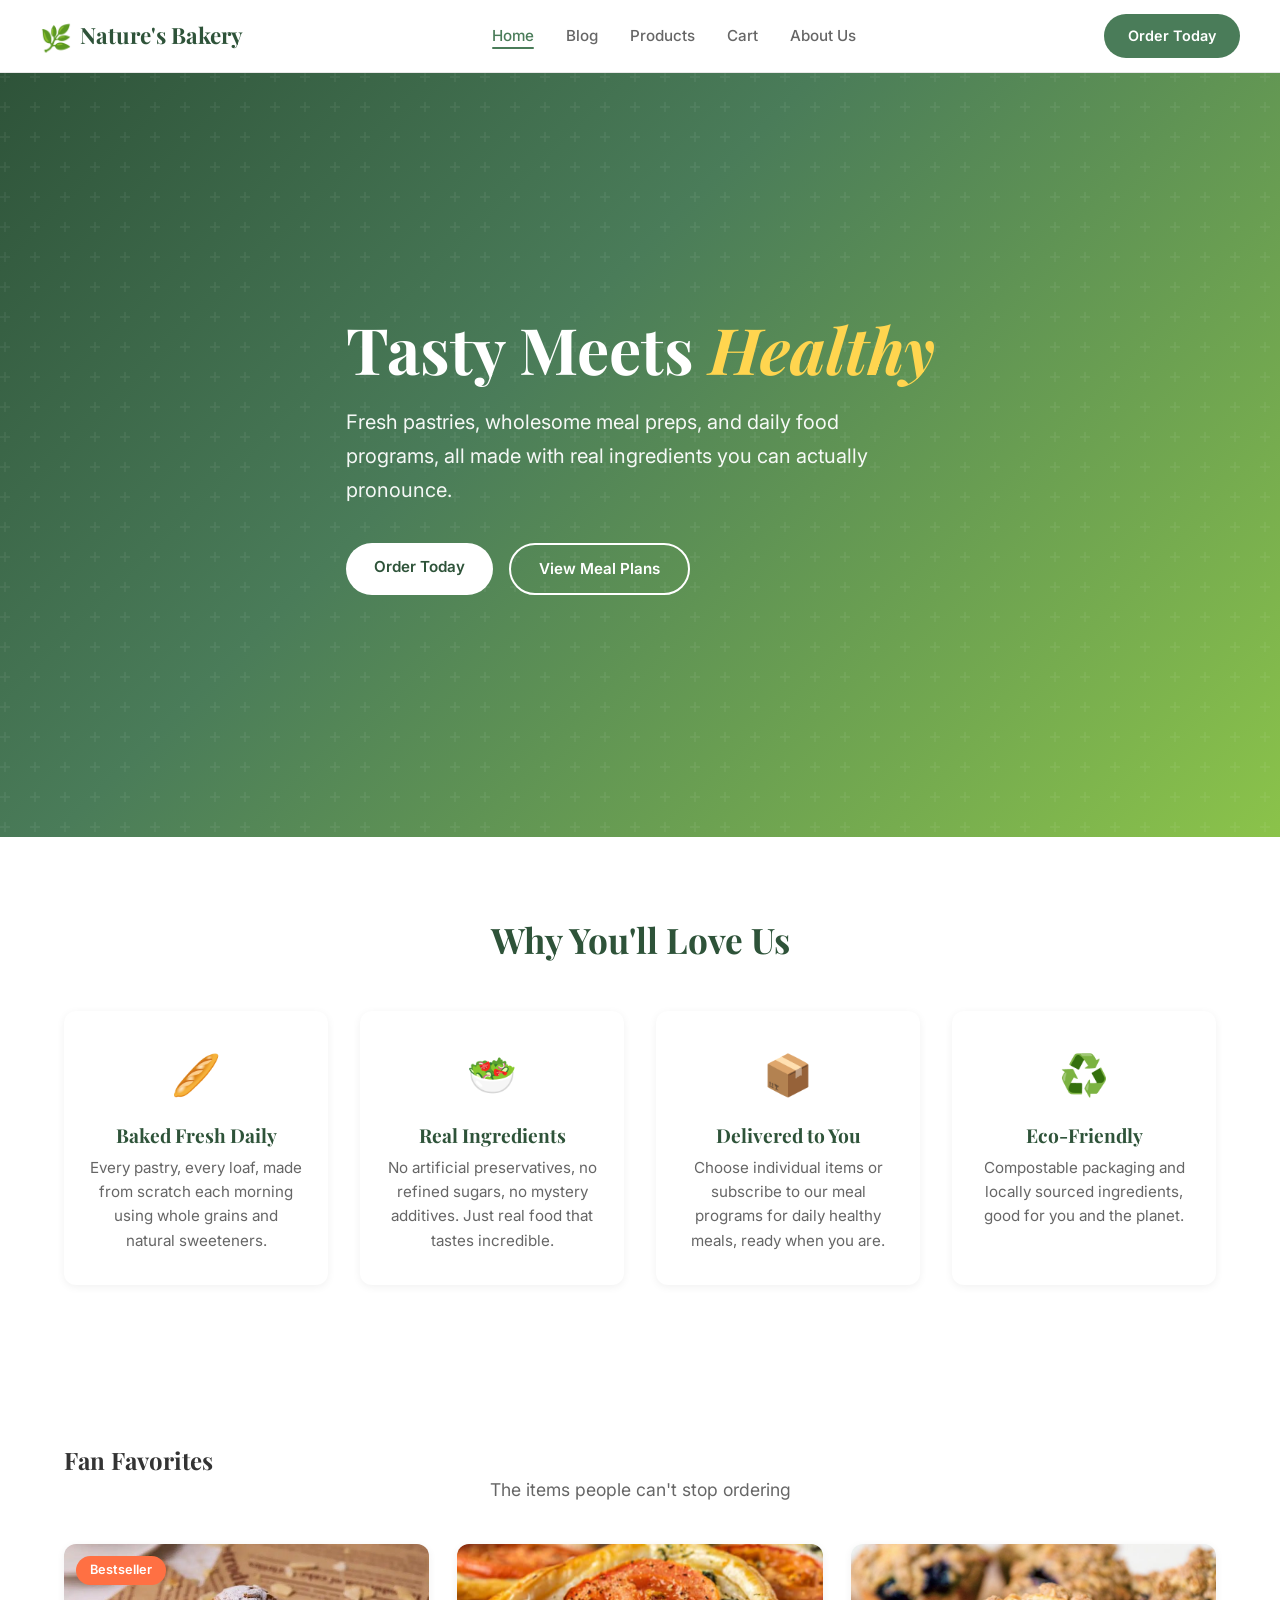
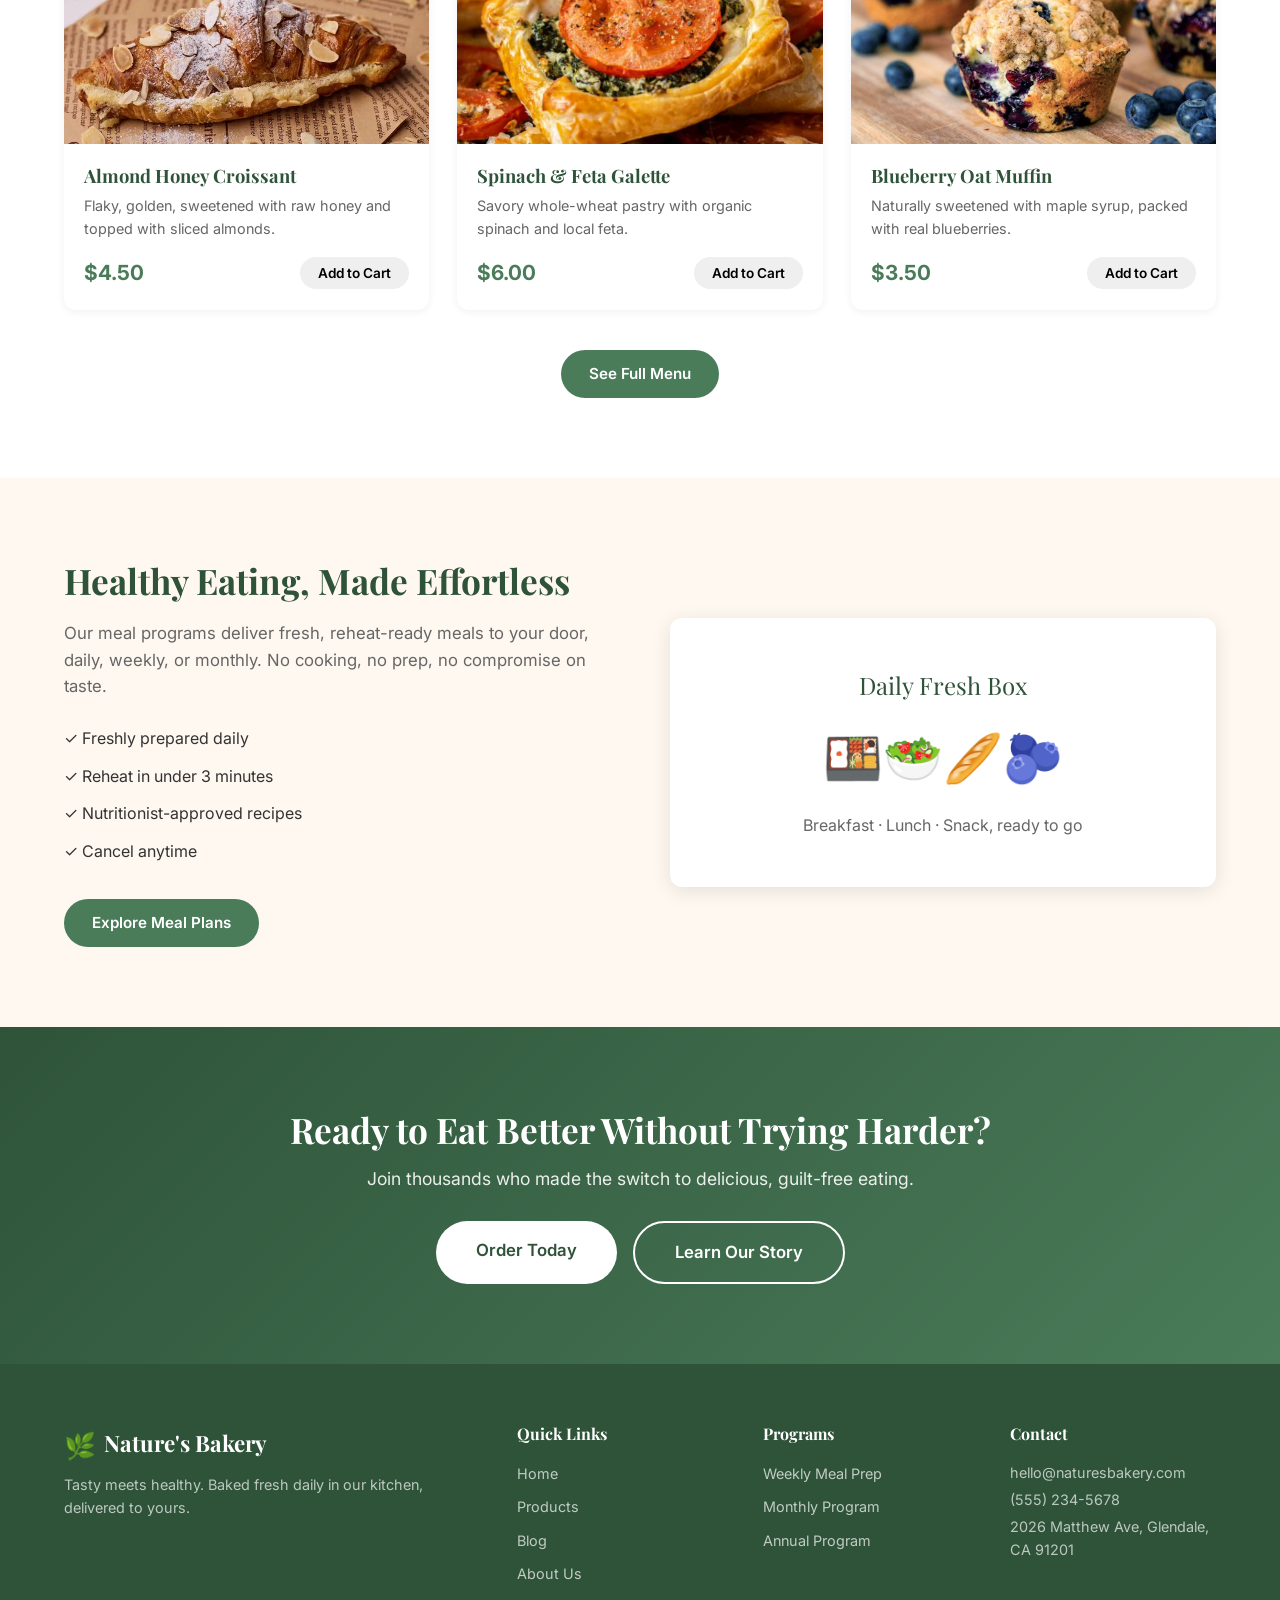
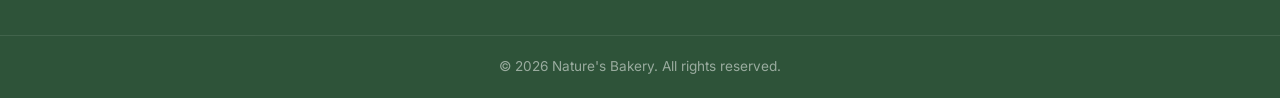
==== commit 7100055e: "Remove em dashes, replace with periods/commas" ====
--- a/index.html
+++ b/index.html
@@ -32,7 +32,7 @@
         <div class="hero-overlay"></div>
         <div class="hero-content">
             <h1>Tasty Meets <span class="highlight">Healthy</span></h1>
-            <p>Fresh pastries, wholesome meal preps, and daily food programs — all made with real ingredients you can actually pronounce.</p>
+            <p>Fresh pastries, wholesome meal preps, and daily food programs, all made with real ingredients you can actually pronounce.</p>
             <div class="hero-buttons">
                 <a href="products.html" class="btn btn-primary">Order Today</a>
                 <a href="products.html#meal-plans" class="btn btn-secondary">View Meal Plans</a>
@@ -48,7 +48,7 @@
                 <div class="feature-card">
                     <div class="feature-icon">🥖</div>
                     <h3>Baked Fresh Daily</h3>
-                    <p>Every pastry, every loaf — made from scratch each morning using whole grains and natural sweeteners.</p>
+                    <p>Every pastry, every loaf, made from scratch each morning using whole grains and natural sweeteners.</p>
                 </div>
                 <div class="feature-card">
                     <div class="feature-icon">🥗</div>
@@ -63,7 +63,7 @@
                 <div class="feature-card">
                     <div class="feature-icon">♻️</div>
                     <h3>Eco-Friendly</h3>
-                    <p>Compostable packaging and locally sourced ingredients — good for you and the planet.</p>
+                    <p>Compostable packaging and locally sourced ingredients, good for you and the planet.</p>
                 </div>
             </div>
         </div>
@@ -120,7 +120,7 @@
         <div class="container">
             <div class="meal-program-content">
                 <h2>Healthy Eating, Made Effortless</h2>
-                <p>Our meal programs deliver fresh, reheat-ready meals to your door — daily, weekly, or monthly. No cooking, no prep, no compromise on taste.</p>
+                <p>Our meal programs deliver fresh, reheat-ready meals to your door, daily, weekly, or monthly. No cooking, no prep, no compromise on taste.</p>
                 <ul class="checklist">
                     <li>✓ Freshly prepared daily</li>
                     <li>✓ Reheat in under 3 minutes</li>
@@ -133,7 +133,7 @@
                 <div class="meal-box">
                     <div class="meal-label">Daily Fresh Box</div>
                     <div class="meal-emojis">🍱🥗🥖🫐</div>
-                    <div class="meal-tagline">Breakfast · Lunch · Snack — Ready to go</div>
+                    <div class="meal-tagline">Breakfast · Lunch · Snack, ready to go</div>
                 </div>
             </div>
         </div>
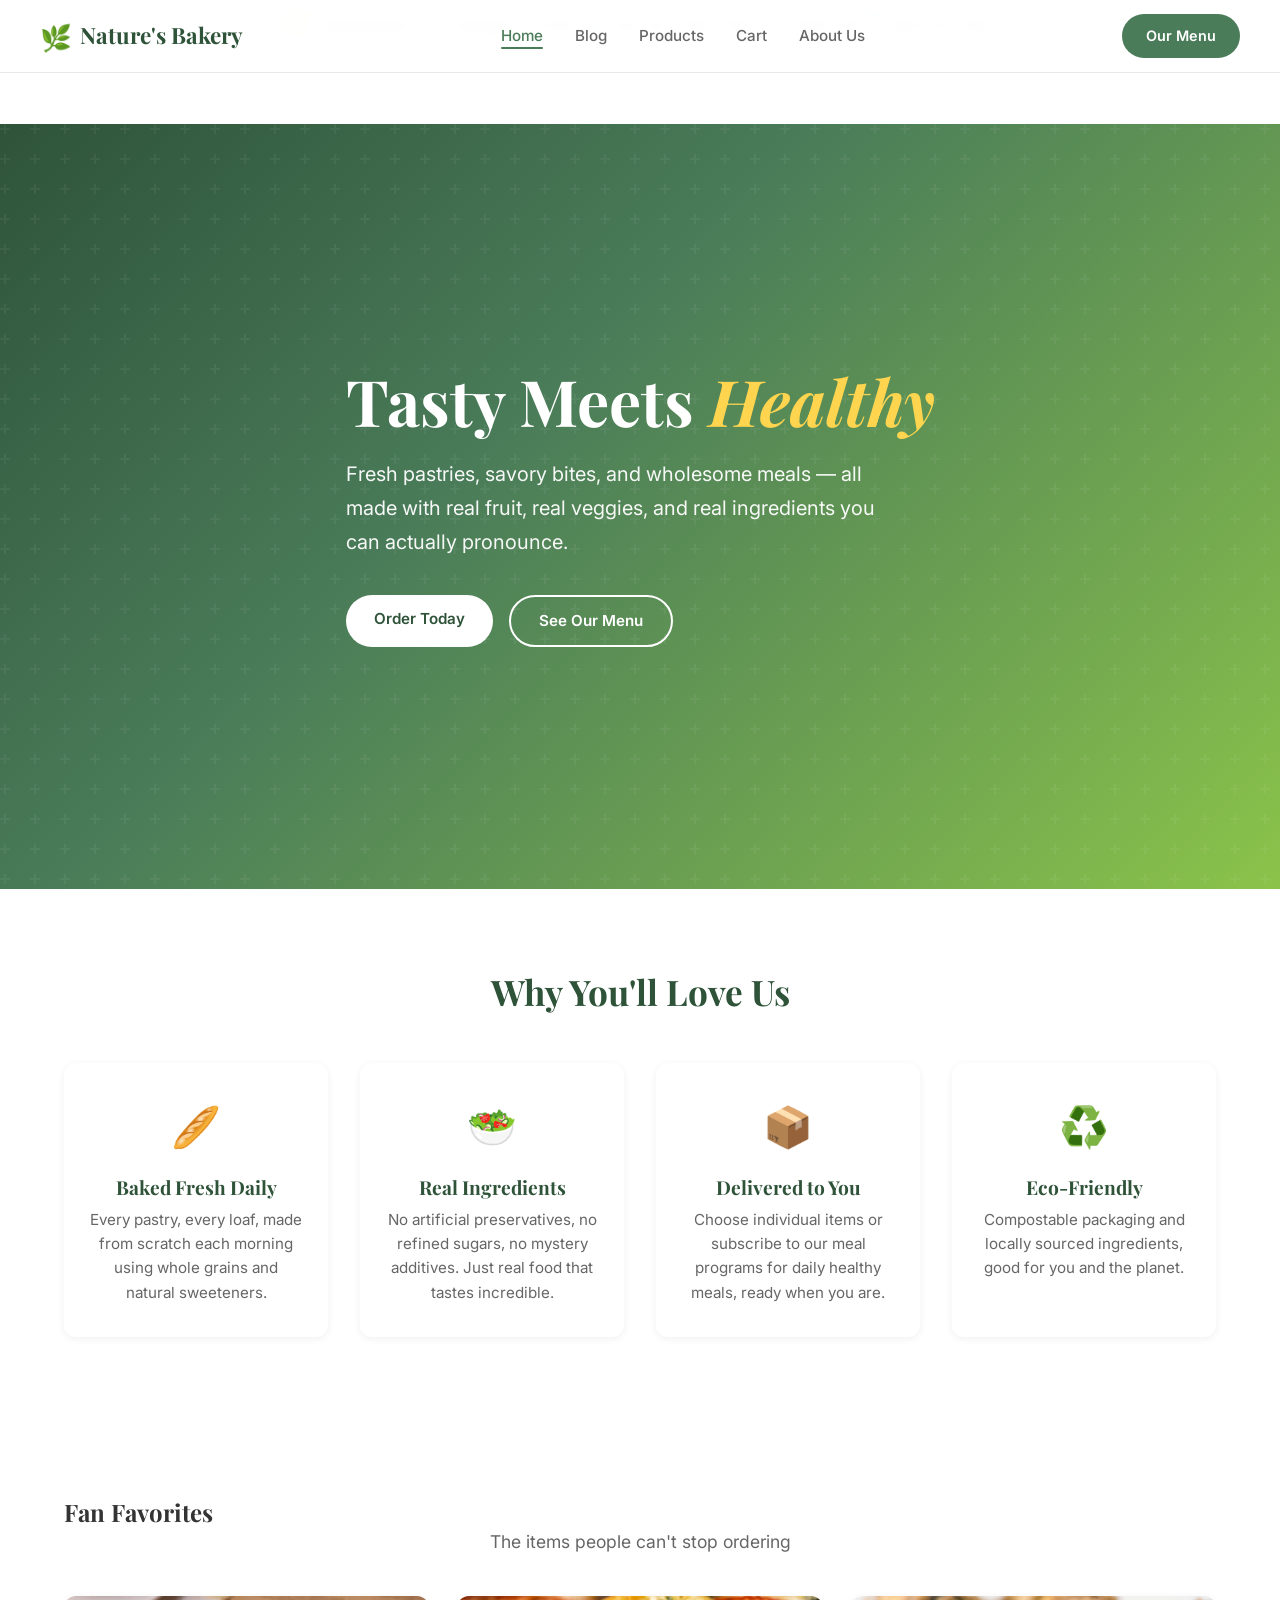
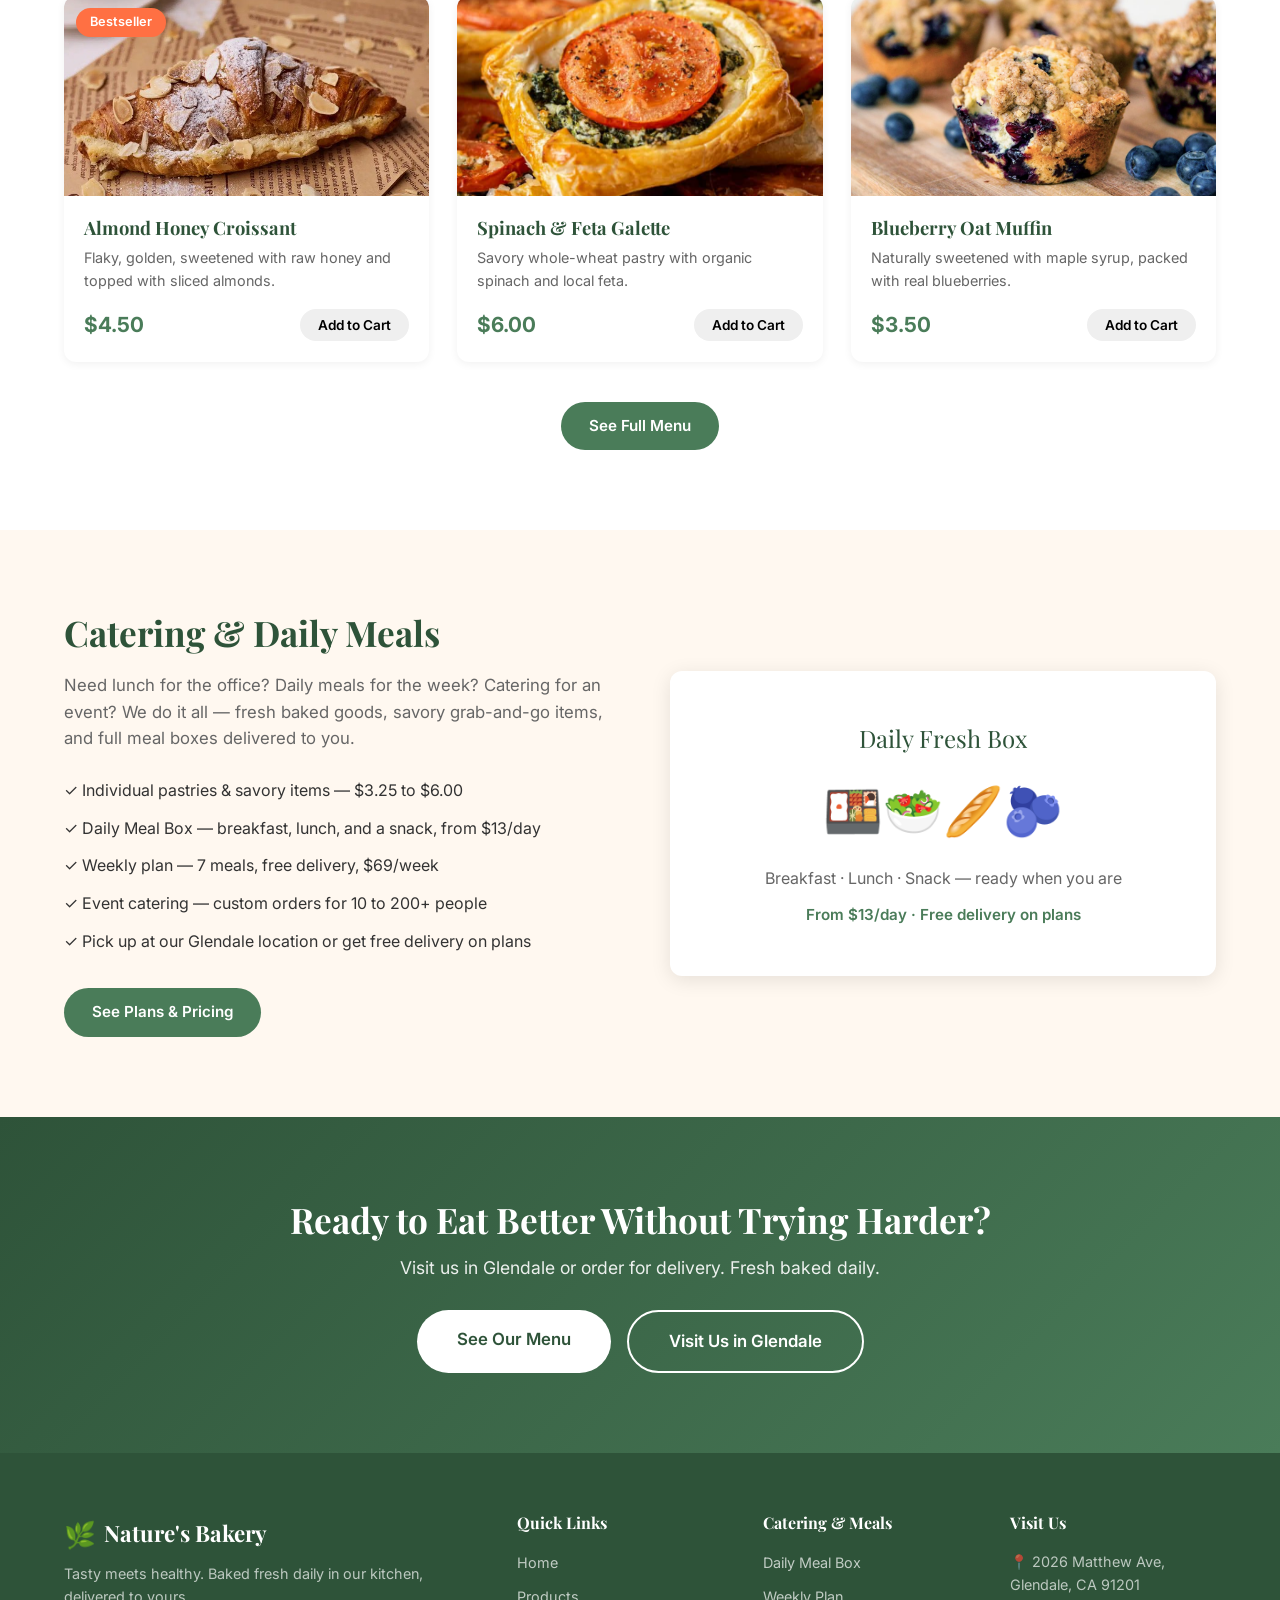
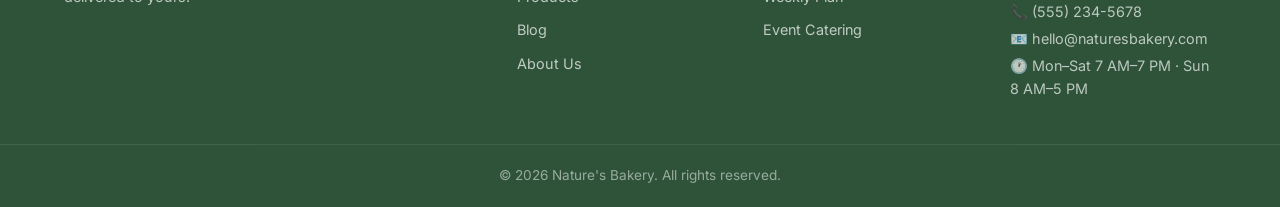
==== commit f7a46fd9: "V4: Real blog post, catering/daily meals, location info, checkout fixes" ====
--- a/index.html
+++ b/index.html
@@ -9,6 +9,11 @@
     <link href="https://fonts.googleapis.com/css2?family=Playfair+Display:wght@400;600;700&family=Inter:wght@300;400;500;600;700&display=swap" rel="stylesheet">
 </head>
 <body>
+    <!-- LOCATION BANNER -->
+    <div class="location-banner">
+        📍 <span>2026 Matthew Ave, Glendale, CA 91201</span> · <span>Mon–Sat 7 AM–7 PM, Sun 8 AM–5 PM</span> · <a href="tel:5552345678">(555) 234-5678</a>
+    </div>
+
     <!-- NAVIGATION -->
     <nav class="navbar">
         <div class="nav-container">
@@ -23,7 +28,7 @@
                 <li><a href="cart.html">Cart</a></li>
                 <li><a href="about.html">About Us</a></li>
             </ul>
-            <a href="products.html" class="nav-cta">Order Today</a>
+            <a href="products.html" class="nav-cta">Our Menu</a>
         </div>
     </nav>
 
@@ -32,10 +37,10 @@
         <div class="hero-overlay"></div>
         <div class="hero-content">
             <h1>Tasty Meets <span class="highlight">Healthy</span></h1>
-            <p>Fresh pastries, wholesome meal preps, and daily food programs, all made with real ingredients you can actually pronounce.</p>
+            <p>Fresh pastries, savory bites, and wholesome meals — all made with real fruit, real veggies, and real ingredients you can actually pronounce.</p>
             <div class="hero-buttons">
                 <a href="products.html" class="btn btn-primary">Order Today</a>
-                <a href="products.html#meal-plans" class="btn btn-secondary">View Meal Plans</a>
+                <a href="products.html#meal-plans" class="btn btn-secondary">See Our Menu</a>
             </div>
         </div>
     </section>
@@ -115,25 +120,27 @@
         </div>
     </section>
 
-    <!-- MEAL PROGRAM PREVIEW -->
+    <!-- DAILY MEALS PREVIEW -->
     <section class="meal-program">
         <div class="container">
             <div class="meal-program-content">
-                <h2>Healthy Eating, Made Effortless</h2>
-                <p>Our meal programs deliver fresh, reheat-ready meals to your door, daily, weekly, or monthly. No cooking, no prep, no compromise on taste.</p>
+                <h2>Catering & Daily Meals</h2>
+                <p>Need lunch for the office? Daily meals for the week? Catering for an event? We do it all — fresh baked goods, savory grab-and-go items, and full meal boxes delivered to you.</p>
                 <ul class="checklist">
-                    <li>✓ Freshly prepared daily</li>
-                    <li>✓ Reheat in under 3 minutes</li>
-                    <li>✓ Nutritionist-approved recipes</li>
-                    <li>✓ Cancel anytime</li>
+                    <li>✓ Individual pastries & savory items — $3.25 to $6.00</li>
+                    <li>✓ Daily Meal Box — breakfast, lunch, and a snack, from $13/day</li>
+                    <li>✓ Weekly plan — 7 meals, free delivery, $69/week</li>
+                    <li>✓ Event catering — custom orders for 10 to 200+ people</li>
+                    <li>✓ Pick up at our Glendale location or get free delivery on plans</li>
                 </ul>
-                <a href="products.html#meal-plans" class="btn btn-primary">Explore Meal Plans</a>
+                <a href="products.html#meal-plans" class="btn btn-primary">See Plans & Pricing</a>
             </div>
             <div class="meal-program-image">
                 <div class="meal-box">
                     <div class="meal-label">Daily Fresh Box</div>
                     <div class="meal-emojis">🍱🥗🥖🫐</div>
-                    <div class="meal-tagline">Breakfast · Lunch · Snack, ready to go</div>
+                    <div class="meal-tagline">Breakfast · Lunch · Snack — ready when you are</div>
+                    <div class="meal-price">From $13/day · Free delivery on plans</div>
                 </div>
             </div>
         </div>
@@ -143,10 +150,10 @@
     <section class="cta-banner">
         <div class="container">
             <h2>Ready to Eat Better Without Trying Harder?</h2>
-            <p>Join thousands who made the switch to delicious, guilt-free eating.</p>
+            <p>Visit us in Glendale or order for delivery. Fresh baked daily.</p>
             <div class="cta-buttons">
-                <a href="products.html" class="btn btn-primary btn-large">Order Today</a>
-                <a href="about.html" class="btn btn-secondary btn-large">Learn Our Story</a>
+                <a href="products.html" class="btn btn-primary btn-large">See Our Menu</a>
+                <a href="about.html" class="btn btn-secondary btn-large">Visit Us in Glendale</a>
             </div>
         </div>
     </section>
@@ -171,18 +178,19 @@
                 </ul>
             </div>
             <div class="footer-links">
-                <h4>Programs</h4>
+                <h4>Catering & Meals</h4>
                 <ul>
-                    <li><a href="products.html#meal-plans">Weekly Meal Prep</a></li>
-                    <li><a href="products.html#meal-plans">Monthly Program</a></li>
-                    <li><a href="products.html#meal-plans">Annual Program</a></li>
+                    <li><a href="products.html#meal-plans">Daily Meal Box</a></li>
+                    <li><a href="products.html#meal-plans">Weekly Plan</a></li>
+                    <li><a href="products.html#meal-plans">Event Catering</a></li>
                 </ul>
             </div>
             <div class="footer-contact">
-                <h4>Contact</h4>
-                <p>hello@naturesbakery.com</p>
-                <p>(555) 234-5678</p>
-                <p>2026 Matthew Ave, Glendale, CA 91201</p>
+                <h4>Visit Us</h4>
+                <p>📍 2026 Matthew Ave, Glendale, CA 91201</p>
+                <p>📞 (555) 234-5678</p>
+                <p>📧 hello@naturesbakery.com</p>
+                <p>🕐 Mon–Sat 7 AM–7 PM · Sun 8 AM–5 PM</p>
             </div>
         </div>
         <div class="footer-bottom">
--- a/style.css
+++ b/style.css
@@ -1405,3 +1405,148 @@
     object-fit: cover;
     border-radius: 12px;
 }
+
+/* ============================================
+   Full Blog Post Layout
+   ============================================ */
+.blog-full-post {
+    max-width: 800px;
+    margin: 0 auto;
+}
+
+.blog-full-header {
+    margin-bottom: 40px;
+}
+
+.blog-full-title {
+    font-family: 'Playfair Display', Georgia, serif;
+    font-size: 2.4rem;
+    color: var(--green-dark);
+    line-height: 1.25;
+    margin-bottom: 20px;
+}
+
+.blog-full-intro {
+    font-size: 1.1rem;
+    color: var(--gray-800);
+    line-height: 1.7;
+    margin-bottom: 16px;
+}
+
+.blog-tag {
+    background: var(--green-pale);
+    color: var(--green-dark);
+    padding: 4px 12px;
+    border-radius: 50px;
+    font-size: 0.8rem;
+    font-weight: 600;
+}
+
+.blog-full-body {
+    font-size: 1.05rem;
+    line-height: 1.8;
+    color: var(--gray-800);
+}
+
+.blog-full-body h2 {
+    font-family: 'Playfair Display', Georgia, serif;
+    font-size: 1.6rem;
+    color: var(--green-dark);
+    margin: 40px 0 16px;
+    padding-top: 8px;
+}
+
+.blog-full-body p {
+    margin-bottom: 16px;
+}
+
+.blog-checklist {
+    list-style: none;
+    padding-left: 0;
+    margin: 16px 0 24px;
+}
+
+.blog-checklist li {
+    padding: 8px 0 8px 28px;
+    position: relative;
+    margin-bottom: 4px;
+}
+
+.blog-checklist li::before {
+    content: '✓';
+    position: absolute;
+    left: 0;
+    color: var(--green);
+    font-weight: 700;
+}
+
+.blog-full-cta {
+    background: var(--green-pale);
+    border-left: 4px solid var(--green);
+    padding: 24px 28px;
+    border-radius: 0 var(--radius-sm) var(--radius-sm) 0;
+    margin: 40px 0;
+}
+
+.blog-full-cta p {
+    font-size: 1.05rem;
+    line-height: 1.7;
+    margin-bottom: 8px;
+}
+
+.blog-full-cta p:last-child {
+    margin-bottom: 0;
+}
+
+.blog-full-footer {
+    border-top: 2px solid var(--gray-200);
+    padding-top: 28px;
+    margin-top: 48px;
+}
+
+.blog-full-footer p {
+    font-size: 1.05rem;
+    line-height: 1.7;
+    color: var(--gray-800);
+    margin-bottom: 12px;
+}
+
+/* Location banner - prominent on every page */
+.location-banner {
+    background: var(--green-pale);
+    padding: 14px 0;
+    text-align: center;
+    font-size: 0.9rem;
+    color: var(--green-dark);
+    border-bottom: 1px solid rgba(46, 83, 57, 0.1);
+}
+
+.location-banner span {
+    margin: 0 8px;
+}
+
+.location-banner a {
+    color: var(--green);
+    font-weight: 600;
+}
+
+.location-banner a:hover {
+    text-decoration: underline;
+}
+
+@media (max-width: 768px) {
+    .blog-full-title {
+        font-size: 1.8rem;
+    }
+    .blog-full-body h2 {
+        font-size: 1.3rem;
+    }
+}
+
+/* Meal box price */
+.meal-price {
+    margin-top: 12px;
+    font-size: 0.95rem;
+    color: var(--green);
+    font-weight: 600;
+}
